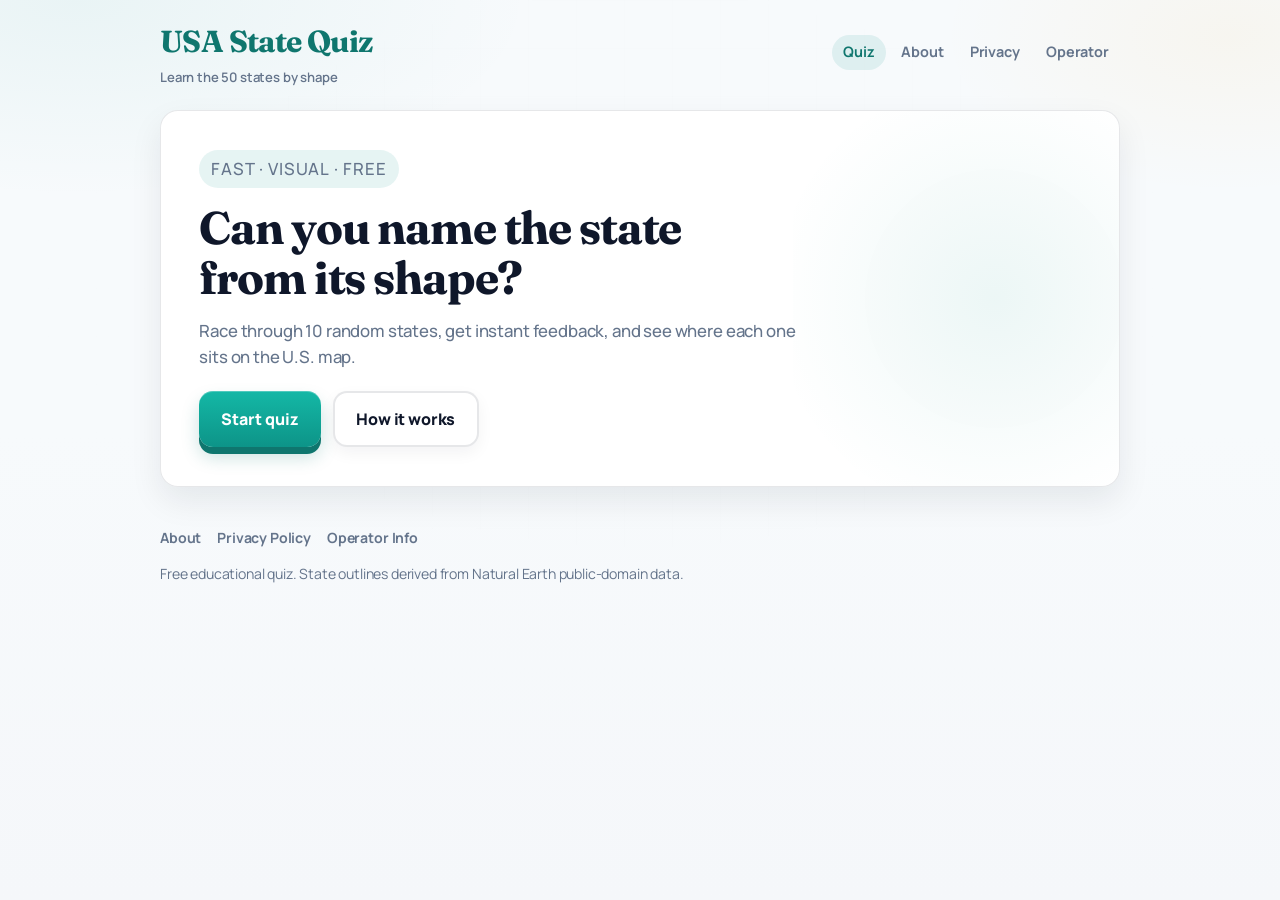
==== index.html @ ea163c67 "Complete initial USA State Quiz website" ====
<!DOCTYPE html>
<html lang="en">
  <head>
    <meta charset="UTF-8" />
    <meta name="viewport" content="width=device-width, initial-scale=1" />
    <title>USA State Shape Quiz | Free 50-State Geography Game</title>
    <meta
      name="description"
      content="Play a free USA state shape quiz. Guess all 50 states from their outlines in a fast 10-question round. Learn geography with instant feedback."
    />
    <meta name="keywords" content="USA quiz, US states quiz, geography game, state shapes, 50 states" />
    <meta name="robots" content="index,follow" />
    <meta property="og:title" content="USA State Shape Quiz" />
    <meta
      property="og:description"
      content="Identify U.S. states from their shapes. Free 10-question rounds covering all 50 states."
    />
    <meta property="og:type" content="website" />
    <meta name="twitter:card" content="summary" />
    <meta name="twitter:title" content="USA State Shape Quiz" />
    <meta
      name="twitter:description"
      content="A free browser quiz: match state outlines to their names."
    />
    <link rel="canonical" href="./index.html" />
    <link rel="preconnect" href="https://fonts.googleapis.com" />
    <link rel="preconnect" href="https://fonts.gstatic.com" crossorigin />
    <link
      href="https://fonts.googleapis.com/css2?family=Fraunces:opsz,wght@9..144,600;9..144,700&family=Manrope:wght@500;600;700;800&display=swap"
      rel="stylesheet"
    />
    <link rel="stylesheet" href="./css/styles.css" />
  </head>
  <body>
    <a class="skip-link" href="#main">Skip to content</a>
    <header class="site-header">
      <a class="brand" href="./index.html">
        <span class="brand-mark">USA State Quiz</span>
        <span class="brand-tag">Learn the 50 states by shape</span>
      </a>
      <nav class="nav-links" aria-label="Primary">
        <a href="./index.html" aria-current="page">Quiz</a>
        <a href="./about.html">About</a>
        <a href="./privacy.html">Privacy</a>
        <a href="./operator.html">Operator</a>
      </nav>
    </header>

    <main id="main" class="page">
      <section id="start-screen" class="hero-panel" aria-labelledby="hero-title">
        <p class="eyebrow">Fast · Visual · Free</p>
        <h1 id="hero-title">Can you name the state from its shape?</h1>
        <p>
          Race through 10 random states, get instant feedback, and see where each one sits on the
          U.S. map.
        </p>
        <div class="cta-row">
          <button id="start-btn" class="btn btn-primary" type="button">Start quiz</button>
          <a class="btn btn-secondary" href="./about.html">How it works</a>
        </div>
      </section>

      <section id="quiz-screen" class="quiz-shell hidden" aria-live="polite">
        <div class="hud" role="group" aria-label="Quiz progress">
          <div class="hud-main">
            <div class="hud-item hud-item--question">
              <span class="hud-label">Question</span>
              <strong id="progress-label">1 / 10</strong>
            </div>
            <div class="progress-bar" role="progressbar" aria-valuemin="0" aria-valuemax="10" aria-valuenow="0" aria-labelledby="progress-label">
              <div id="progress-fill" class="progress-fill"></div>
            </div>
          </div>
          <div class="hud-meters">
            <div class="hud-item hud-item--score" id="score-hud">
              <span class="hud-label">Score</span>
              <strong class="score-value">
                <span class="score-viewport">
                  <span id="score-label" class="score-roller">0</span>
                </span>
              </strong>
            </div>
            <div class="hud-item hud-item--streak" id="streak-hud">
              <span class="hud-label">Streak</span>
              <strong id="streak-label" class="streak-value">
                <span class="streak-flame" aria-hidden="true">✦</span>
                <span id="streak-num">0</span>
              </strong>
            </div>
          </div>
        </div>

        <div id="quiz-panel" class="quiz-panel">
          <div class="quiz-layout">
            <div id="stage-card" class="stage-card" aria-live="polite">
              <div class="stage-inner">
                <div class="stage-face stage-face--question shape-stage" id="shape-mount" aria-label="State outline"></div>
                <div class="stage-face stage-face--answer" id="answer-stage" aria-hidden="true">
                  <div class="answer-stage-top">
                    <div id="stage-badge" class="feedback-badge" aria-hidden="true"></div>
                    <div class="answer-heading">
                      <p id="stage-kicker" class="answer-kicker"></p>
                      <h3 id="stage-answer-name" class="answer-name"></h3>
                      <p id="stage-region" class="answer-region"></p>
                      <div class="answer-highlights">
                        <div class="answer-chip">
                          <span class="answer-chip-label">Capital</span>
                          <strong id="stage-capital" class="answer-chip-value"></strong>
                        </div>
                        <div class="answer-chip answer-chip--abbr">
                          <span class="answer-chip-label">Abbr</span>
                          <strong id="stage-abbr" class="answer-chip-value"></strong>
                        </div>
                      </div>
                    </div>
                  </div>
                  <p id="stage-fact" class="answer-fact"></p>
                  <div class="locator-wrap locator-wrap--stage">
                    <div id="locator-map" class="locator-map" aria-label="U.S. map highlighting the state"></div>
                  </div>
                </div>
              </div>
            </div>
            <div class="question-copy">
              <div class="question-head" id="question-head">
                <h2 id="question-title">Which state is this?</h2>
                <p id="question-hint">Tap one of the four answers below.</p>
              </div>
              <div id="choices" class="choices" role="group" aria-label="Answer choices"></div>
              <div id="next-wrap" class="next-wrap hidden">
                <button id="next-btn" class="btn btn-primary next-btn" type="button" disabled>
                  <span class="next-btn-label">Next</span>
                  <span class="next-btn-arrow" aria-hidden="true">→</span>
                </button>
              </div>
            </div>
          </div>
        </div>

        <div id="float-toast" class="float-toast hidden" aria-live="assertive"></div>
        <div id="fx-layer" class="fx-layer" aria-hidden="true"></div>

        <aside class="ad-slot" aria-label="Advertisement placeholder">
          <span>Advertisement</span>
          Ad space reserved. Google AdSense code will be added after approval.
        </aside>
      </section>

      <section id="result-screen" class="result-panel hidden" aria-labelledby="result-title">
        <div id="confetti-layer" class="confetti-layer" aria-hidden="true"></div>
        <div class="result-burst" aria-hidden="true"></div>
        <div id="score-ring" class="score-ring">
          <span id="result-score">0 / 10</span>
        </div>
        <p id="result-badge" class="result-badge">Nice run</p>
        <h2 id="result-title">Round complete</h2>
        <p id="result-message">Nice work.</p>
        <div class="result-stats">
          <div>
            <span>Correct</span>
            <strong id="stat-correct">0</strong>
          </div>
          <div>
            <span>Best streak</span>
            <strong id="stat-streak">0</strong>
          </div>
          <div>
            <span>Accuracy</span>
            <strong id="stat-accuracy">0%</strong>
          </div>
        </div>
        <div class="cta-row result-cta">
          <button id="retry-btn" class="btn btn-primary" type="button">Play again</button>
          <button id="share-btn" class="btn btn-secondary" type="button">Share score</button>
        </div>
        <div class="share-box">
          <label for="share-text"><strong>Share text</strong></label>
          <textarea id="share-text" readonly></textarea>
          <button id="copy-btn" class="btn btn-secondary" type="button">Copy text</button>
        </div>
        <aside class="ad-slot ad-slot--footer" aria-label="Advertisement placeholder">
          <span>Advertisement</span>
          Ad space reserved below results so it does not block quiz choices.
        </aside>
      </section>
    </main>

    <footer class="site-footer">
      <nav class="footer-nav" aria-label="Footer">
        <a href="./about.html">About</a>
        <a href="./privacy.html">Privacy Policy</a>
        <a href="./operator.html">Operator Info</a>
      </nav>
      <p>Free educational quiz. State outlines derived from Natural Earth public-domain data.</p>
    </footer>

    <script src="./js/states-data.js"></script>
    <script src="./js/quiz.js"></script>
  </body>
</html>
---- css/styles.css ----
:root {
  /* Brand / interaction — Teal */
  --brand: #0d9488;
  --brand-bright: #14b8a6;
  --brand-deep: #0f766e;
  --brand-soft: rgba(13, 148, 136, 0.1);
  --brand-glow: rgba(13, 148, 136, 0.35);

  /* Discovery / achievement — Amber */
  --accent: #f59e0b;
  --accent-deep: #d97706;
  --accent-soft: rgba(245, 158, 11, 0.14);
  --accent-ink: #92400e;

  /* Success / Error */
  --correct: #16a34a;
  --correct-bg: #ecfdf3;
  --correct-ink: #166534;
  --correct-glow: rgba(22, 163, 74, 0.16);
  --wrong: #e65b61;
  --wrong-bg: #fef2f2;
  --wrong-ink: #9f1239;
  --wrong-glow: rgba(230, 91, 97, 0.14);

  /* Neutrals */
  --bg: #f7fafc;
  --bg-soft: #f1f5f9;
  --ink: #0f172a;
  --muted: #64748b;
  --panel: rgba(255, 255, 255, 0.94);
  --panel-solid: #ffffff;
  --line: rgba(15, 23, 42, 0.1);
  --map-idle: #c5d0db;
  --map-idle-stroke: #ffffff;
  --map-surface: #e8eef4;

  /* Surfaces & motion */
  --sky-top: #f7fafc;
  --sky-mid: #f8fafc;
  --sky-bottom: #f5f7fa;
  --shadow: 0 14px 32px rgba(15, 23, 42, 0.08);
  --shadow-soft: 0 6px 16px rgba(15, 23, 42, 0.05);
  --radius: 18px;
  --radius-sm: 14px;
  --touch: 52px;
  --font: "Manrope", "Segoe UI", "Hiragino Sans", "Yu Gothic UI", sans-serif;
  --display: "Fraunces", Georgia, "Palatino Linotype", serif;
  --ease-out: cubic-bezier(0.22, 1, 0.36, 1);
  --ease-spring: cubic-bezier(0.34, 1.4, 0.64, 1);
}

*,
*::before,
*::after {
  box-sizing: border-box;
}

html {
  scroll-behavior: smooth;
}

body {
  margin: 0;
  min-height: 100vh;
  font-family: var(--font);
  color: var(--ink);
  background:
    radial-gradient(ellipse 65% 40% at 6% 0%, rgba(13, 148, 136, 0.06), transparent 55%),
    radial-gradient(ellipse 45% 35% at 96% 4%, rgba(245, 158, 11, 0.05), transparent 50%),
    linear-gradient(180deg, var(--sky-top), var(--bg) 48%, var(--sky-bottom));
  background-attachment: fixed;
  line-height: 1.55;
  letter-spacing: -0.01em;
  overflow-x: hidden;
}

body::before {
  content: "";
  position: fixed;
  inset: 0;
  pointer-events: none;
  z-index: -1;
  opacity: 0.22;
  background-image:
    linear-gradient(rgba(15, 23, 42, 0.03) 1px, transparent 1px),
    linear-gradient(90deg, rgba(15, 23, 42, 0.03) 1px, transparent 1px);
  background-size: 48px 48px;
  mask-image: radial-gradient(ellipse 80% 70% at 50% 30%, #000 20%, transparent 75%);
}

img,
svg {
  max-width: 100%;
  display: block;
}

a {
  color: var(--brand-deep);
}

a:hover {
  text-decoration: none;
}

.skip-link {
  position: absolute;
  left: -999px;
  top: 0;
  background: #000;
  color: #fff;
  padding: 0.75rem 1rem;
  z-index: 100;
  border-radius: 8px;
}

.skip-link:focus {
  left: 0.75rem;
  top: 0.75rem;
}

.site-header,
.site-footer {
  width: min(960px, calc(100% - 1.5rem));
  margin: 0 auto;
}

.site-header {
  display: flex;
  align-items: center;
  justify-content: space-between;
  gap: 1rem;
  padding: 1.1rem 0 0.6rem;
}

.brand {
  display: flex;
  flex-direction: column;
  gap: 0.12rem;
  text-decoration: none;
  color: inherit;
}

.brand-mark {
  font-family: var(--display);
  font-size: clamp(1.4rem, 3vw, 1.9rem);
  font-weight: 700;
  letter-spacing: -0.02em;
  color: var(--brand-deep);
}

.brand-tag {
  color: var(--muted);
  font-size: 0.82rem;
  font-weight: 600;
}

.nav-links {
  display: flex;
  flex-wrap: wrap;
  gap: 0.35rem 0.25rem;
  font-size: 0.9rem;
}

.nav-links a {
  text-decoration: none;
  color: var(--muted);
  font-weight: 700;
  padding: 0.4rem 0.7rem;
  border-radius: 999px;
  transition: color 0.15s ease, background 0.15s ease;
}

.nav-links a:hover,
.nav-links a[aria-current="page"] {
  color: var(--brand-deep);
  background: var(--brand-soft);
}

.page {
  width: min(960px, calc(100% - 1.5rem));
  margin: 0 auto 2.5rem;
}

.hero-panel,
.quiz-panel,
.result-panel,
.content-card,
.ad-slot {
  background: var(--panel);
  border: 1px solid var(--line);
  border-radius: var(--radius);
  box-shadow: var(--shadow);
  backdrop-filter: blur(12px);
}

.hero-panel {
  margin-top: 0.85rem;
  padding: clamp(1.5rem, 4.5vw, 2.4rem);
  display: grid;
  gap: 0.95rem;
  animation: rise-in 0.55s var(--ease-out) both;
  position: relative;
  overflow: hidden;
}

.hero-panel::after {
  content: "";
  position: absolute;
  right: -8%;
  top: -20%;
  width: 42%;
  height: 140%;
  background: radial-gradient(circle, rgba(13, 148, 136, 0.08), transparent 68%);
  pointer-events: none;
}

.eyebrow {
  margin: 0;
  display: inline-flex;
  width: fit-content;
  padding: 0.38rem 0.75rem;
  border-radius: 999px;
  background: var(--brand-soft);
  color: var(--brand-deep);
  font-size: 0.76rem;
  font-weight: 800;
  letter-spacing: 0.06em;
  text-transform: uppercase;
}

.hero-panel h1 {
  margin: 0;
  font-family: var(--display);
  font-size: clamp(1.9rem, 5.2vw, 2.85rem);
  line-height: 1.1;
  letter-spacing: -0.025em;
  max-width: 16ch;
}

.hero-panel p,
.lead {
  margin: 0;
  color: var(--muted);
  font-size: 1.05rem;
  max-width: 38rem;
  font-weight: 500;
}

.cta-row {
  display: flex;
  flex-wrap: wrap;
  gap: 0.75rem;
  margin-top: 0.35rem;
}

.result-cta {
  justify-content: center;
}

.btn {
  appearance: none;
  border: none;
  border-radius: var(--radius-sm);
  min-height: var(--touch);
  padding: 0.85rem 1.35rem;
  font: inherit;
  font-weight: 800;
  cursor: pointer;
  transition:
    transform 0.16s var(--ease-spring),
    box-shadow 0.16s ease,
    background 0.16s ease,
    border-color 0.16s ease,
    color 0.16s ease;
  text-decoration: none;
  display: inline-flex;
  align-items: center;
  justify-content: center;
  gap: 0.45rem;
  -webkit-tap-highlight-color: transparent;
}

.btn:disabled {
  cursor: not-allowed;
  opacity: 0.55;
  transform: none !important;
  box-shadow: none !important;
}

.btn:focus-visible {
  outline: 3px solid var(--brand-glow);
  outline-offset: 3px;
}

.btn-primary {
  background: linear-gradient(180deg, var(--brand-bright), var(--brand));
  color: #fff;
  box-shadow:
    0 1px 0 rgba(255, 255, 255, 0.25) inset,
    0 7px 0 var(--brand-deep),
    0 10px 18px rgba(15, 118, 110, 0.22);
}

.btn-primary:hover:not(:disabled) {
  background: linear-gradient(180deg, #2dd4bf, var(--brand));
  transform: translateY(-2px);
  box-shadow:
    0 1px 0 rgba(255, 255, 255, 0.25) inset,
    0 9px 0 var(--brand-deep),
    0 14px 22px rgba(15, 118, 110, 0.25);
}

.btn-primary:active:not(:disabled) {
  transform: translateY(4px);
  box-shadow:
    0 1px 0 rgba(255, 255, 255, 0.15) inset,
    0 2px 0 var(--brand-deep),
    0 4px 10px rgba(15, 118, 110, 0.18);
}

.btn-secondary {
  background: var(--panel-solid);
  color: var(--ink);
  border: 2px solid var(--line);
  box-shadow: var(--shadow-soft);
}

.btn-secondary:hover:not(:disabled) {
  border-color: rgba(13, 148, 136, 0.45);
  color: var(--brand-deep);
  transform: translateY(-1px);
}

.btn-secondary:active:not(:disabled) {
  transform: translateY(1px);
}

.quiz-shell {
  margin-top: 1rem;
  display: grid;
  gap: 0.9rem;
  position: relative;
}

.hud {
  display: grid;
  grid-template-columns: 1.4fr auto;
  gap: 0.65rem;
  align-items: stretch;
  padding: 0.7rem 0.85rem;
  background: rgba(255, 255, 255, 0.82);
  border: 1px solid var(--line);
  border-radius: var(--radius);
  box-shadow: var(--shadow-soft);
  backdrop-filter: blur(10px);
}

.hud-main {
  display: grid;
  gap: 0.45rem;
  min-width: 0;
}

.hud-item {
  display: grid;
  gap: 0.05rem;
}

.hud-meters {
  display: flex;
  gap: 0.5rem;
}

.hud-item--score,
.hud-item--streak {
  min-width: 4.5rem;
  padding: 0.35rem 0.7rem;
  border-radius: 12px;
  background: rgba(255, 255, 255, 0.9);
  border: 1px solid var(--line);
  text-align: center;
}

.hud-label {
  color: var(--muted);
  font-size: 0.68rem;
  font-weight: 800;
  letter-spacing: 0.06em;
  text-transform: uppercase;
}

.hud-item strong {
  font-size: 1.12rem;
  font-variant-numeric: tabular-nums;
  letter-spacing: -0.02em;
}

.score-value.pop,
.streak-value.pop {
  animation: score-pop 0.4s var(--ease-spring);
}

.score-viewport {
  display: inline-block;
  height: 1.3em;
  overflow: hidden;
  vertical-align: bottom;
  line-height: 1.3;
}

.score-roller {
  display: block;
  position: relative;
}

.score-roller.is-rolling {
  height: 1.3em;
}

.score-num {
  display: block;
  line-height: 1.3;
}

.score-num--out {
  animation: score-slide-out 0.42s var(--ease-out) forwards;
}

.score-num--in {
  position: absolute;
  left: 0;
  top: 0;
  width: 100%;
  text-align: center;
  animation: score-slide-in 0.42s var(--ease-out) forwards;
}

.hud-item--score.is-scored {
  animation: score-glow 0.55s ease;
  border-color: rgba(245, 158, 11, 0.45);
}

.score-star {
  position: fixed;
  z-index: 80;
  pointer-events: none;
  color: var(--accent);
  font-size: 1.1rem;
  line-height: 1;
  text-shadow: 0 2px 8px rgba(245, 158, 11, 0.4);
  will-change: transform, opacity;
  animation: star-fly 0.75s var(--ease-out) forwards;
}

.streak-value {
  display: inline-flex;
  align-items: center;
  justify-content: center;
  gap: 0.2rem;
}

.streak-flame {
  opacity: 0;
  transform: scale(0.5);
  color: var(--accent-deep);
  transition: opacity 0.2s ease, transform 0.2s var(--ease-spring);
  font-size: 0.85em;
}

.streak-value.is-hot .streak-flame,
.hud-item--streak.is-hot .streak-flame {
  opacity: 1;
  transform: scale(1);
}

.streak-value.is-hot {
  color: var(--accent-deep);
}

.hud-item--streak.is-hot {
  background: linear-gradient(180deg, #fffbeb, #fef3c7);
  border-color: rgba(245, 158, 11, 0.45);
}

.hud-item--streak.is-milestone {
  animation: streak-burst 0.55s var(--ease-spring);
}

.progress-bar {
  height: 8px;
  border-radius: 999px;
  background: rgba(15, 23, 42, 0.08);
  overflow: hidden;
}

.progress-fill {
  height: 100%;
  width: 0%;
  border-radius: inherit;
  background: linear-gradient(90deg, var(--brand), var(--accent));
  transition: width 0.5s var(--ease-out);
}

.quiz-panel {
  padding: clamp(1rem, 3vw, 1.45rem);
  position: relative;
  overflow: hidden;
}

.quiz-panel.is-entering {
  animation: card-enter 0.42s var(--ease-out) both;
}

.quiz-layout {
  display: grid;
  gap: 1.15rem;
}

@media (min-width: 860px) {
  .quiz-layout {
    grid-template-columns: 1.05fr 1fr;
    align-items: start;
  }
}

.stage-card {
  position: relative;
  height: clamp(400px, 64vh, 540px);
  border-radius: var(--radius);
  overflow: hidden;
}

.stage-card.is-morphing {
  overflow: visible;
  z-index: 5;
}

.stage-inner {
  position: relative;
  height: 100%;
}

.stage-face {
  border-radius: var(--radius);
  position: absolute;
  inset: 0;
}

.stage-face--question {
  transition: opacity 0.3s ease;
}

.stage-face--answer {
  display: grid;
  grid-template-rows: auto auto minmax(180px, 1fr);
  gap: 0.4rem;
  padding: 0.75rem;
  background: linear-gradient(165deg, #ffffff, var(--bg-soft));
  border: 1px solid var(--line);
  box-shadow: inset 0 0 0 1px rgba(255, 255, 255, 0.6);
  opacity: 0;
  pointer-events: none;
  visibility: hidden;
  overflow: hidden;
}

.stage-card.is-revealing .stage-face--question {
  opacity: 0;
  pointer-events: none;
}

.stage-card.is-flipped .stage-face--question {
  opacity: 0;
  pointer-events: none;
  visibility: hidden;
}

.stage-card.is-flipped .stage-face--answer {
  opacity: 1;
  pointer-events: auto;
  visibility: visible;
}

.stage-card.is-flipped .answer-name {
  animation: answer-pop 0.45s var(--ease-out) both;
}

.stage-card.is-correct .stage-face--answer,
.stage-card.is-wrong .stage-face--answer {
  /* Keep answer card neutral — status is shown via badge & choices */
  border-color: var(--line);
  background: linear-gradient(165deg, #ffffff, var(--bg-soft));
}

.answer-stage-top {
  display: flex;
  align-items: center;
  gap: 0.65rem;
  min-width: 0;
}

.answer-heading {
  min-width: 0;
}

.answer-kicker {
  margin: 0;
  font-size: 0.7rem;
  font-weight: 800;
  letter-spacing: 0.05em;
  text-transform: uppercase;
  color: var(--muted);
}

.answer-name {
  margin: 0.05rem 0 0;
  font-family: var(--display);
  font-size: clamp(1.15rem, 3vw, 1.55rem);
  line-height: 1.12;
  letter-spacing: -0.02em;
}

.answer-region {
  margin: 0.2rem 0 0;
  color: var(--muted);
  font-weight: 700;
  font-size: 0.8rem;
}

.answer-highlights {
  display: flex;
  flex-wrap: wrap;
  gap: 0.45rem;
  margin-top: 0.45rem;
}

.answer-chip {
  display: grid;
  gap: 0.08rem;
  min-width: 0;
  padding: 0.4rem 0.65rem;
  border-radius: 12px;
  background: var(--panel-solid);
  border: 1px solid var(--line);
  box-shadow: 0 3px 8px rgba(15, 23, 42, 0.04);
}

.answer-chip--abbr {
  border-color: rgba(245, 158, 11, 0.4);
  background: linear-gradient(180deg, #fffbeb, #fef3c7);
}

.answer-chip-label {
  font-size: 0.65rem;
  font-weight: 800;
  letter-spacing: 0.05em;
  text-transform: uppercase;
  color: var(--muted);
}

.answer-chip-value {
  font-family: var(--display);
  font-size: clamp(1.15rem, 3.2vw, 1.45rem);
  line-height: 1.1;
  color: var(--ink);
}

.answer-chip--abbr .answer-chip-value {
  font-size: clamp(1.35rem, 3.8vw, 1.7rem);
  letter-spacing: 0.05em;
  color: var(--accent-ink);
}

.answer-fact {
  margin: 0;
  color: var(--ink);
  font-size: 0.86rem;
  line-height: 1.35;
  font-weight: 500;
  display: -webkit-box;
  -webkit-line-clamp: 3;
  -webkit-box-orient: vertical;
  overflow: hidden;
}

.locator-wrap--stage {
  margin-top: 0;
  position: relative;
  min-height: 0;
  display: flex;
  flex-direction: column;
  gap: 0.2rem;
  overflow: hidden;
}

.locator-wrap--stage .locator-map {
  position: relative;
  flex: 1;
  min-height: 180px;
  background: var(--map-surface);
  border-radius: 12px;
  overflow: hidden;
}

.locator-wrap--stage .locator-map svg {
  position: absolute;
  inset: 0;
  width: 100%;
  height: 100%;
  max-height: none;
  display: block;
}

.locator-map .map-state.is-active {
  fill: var(--accent);
  stroke: var(--accent-deep);
  stroke-width: 1.2;
  opacity: 0.01;
}

.stage-card.is-morphing .locator-map .map-state.is-active {
  opacity: 0.35;
}

.stage-card.is-settled .locator-map .map-state.is-active {
  opacity: 1;
  animation: map-pulse 1.1s ease infinite;
}

.fly-silhouette {
  position: absolute;
  z-index: 5;
  margin: 0;
  padding: 0;
  pointer-events: none;
  will-change: left, top, width, height, opacity;
}

.fly-silhouette svg {
  width: 100%;
  height: 100%;
  display: block;
  overflow: visible;
  filter: drop-shadow(0 8px 14px rgba(15, 23, 42, 0.18));
}

.fly-silhouette path {
  fill: var(--correct);
  stroke: var(--correct-ink);
  stroke-width: 1.5;
  stroke-linejoin: round;
}

.fly-silhouette.is-wrong path {
  fill: var(--wrong);
  stroke: var(--wrong-ink);
}

.next-wrap {
  margin-top: 0.9rem;
}

.next-btn {
  width: 100%;
  animation: answer-pop 0.35s var(--ease-out) both;
}

.next-btn .next-btn-arrow {
  transition: transform 0.18s var(--ease-spring);
}

.next-btn:hover:not(:disabled) .next-btn-arrow {
  transform: translateX(4px);
}

.next-btn.is-ready:not(:disabled) {
  animation: next-ready 0.45s var(--ease-spring) both;
}

.shape-stage {
  background:
    linear-gradient(180deg, rgba(255, 255, 255, 0.88), rgba(247, 250, 252, 0.55)),
    repeating-linear-gradient(
      -12deg,
      rgba(13, 148, 136, 0.035),
      rgba(13, 148, 136, 0.035) 12px,
      transparent 12px,
      transparent 24px
    );
  border: 1px dashed rgba(13, 148, 136, 0.28);
  display: grid;
  place-items: center;
  padding: 1rem;
}

.stage-card.is-correct:not(.is-flipped) .shape-stage {
  box-shadow: inset 0 0 0 3px var(--correct-glow);
  animation: glow-pulse 0.45s ease;
}

.stage-card.is-wrong:not(.is-flipped) .shape-stage {
  animation: stage-shake 0.35s ease;
}

.shape-stage svg {
  width: min(100%, 320px);
  height: auto;
  filter: drop-shadow(0 12px 18px rgba(15, 23, 42, 0.12));
}

.shape-stage.is-entering svg {
  animation: shape-enter 0.45s var(--ease-out) both;
}

.shape-stage path {
  fill: var(--brand);
  stroke: var(--brand-deep);
  stroke-width: 1.5;
  stroke-linejoin: round;
  transition: fill 0.25s ease, stroke 0.25s ease;
}

.stage-card.is-correct .shape-stage path {
  fill: var(--correct);
  stroke: var(--correct-ink);
}

.stage-card.is-wrong .shape-stage path {
  fill: var(--wrong);
  stroke: var(--wrong-ink);
}

.question-head.is-dimmed h2,
.question-head.is-dimmed p {
  transition: opacity 0.3s ease;
  opacity: 0.5;
}

.question-head h2 {
  margin: 0 0 0.25rem;
  font-family: var(--display);
  font-size: clamp(1.3rem, 3vw, 1.6rem);
  letter-spacing: -0.02em;
  animation: title-in 0.4s var(--ease-out) both;
}

.question-head p {
  margin: 0 0 0.95rem;
  color: var(--muted);
  font-weight: 500;
}

.choices {
  display: grid;
  gap: 0.65rem;
}

.choices.is-answered {
  opacity: 1;
}

.choice-btn {
  position: relative;
  width: 100%;
  min-height: 60px;
  border-radius: var(--radius-sm);
  border: 2px solid var(--line);
  background: var(--panel-solid);
  color: var(--ink);
  font: inherit;
  font-size: 1.02rem;
  font-weight: 800;
  text-align: left;
  padding: 0.85rem 1rem;
  cursor: pointer;
  display: flex;
  align-items: center;
  justify-content: space-between;
  gap: 0.65rem;
  box-shadow:
    0 1px 0 rgba(255, 255, 255, 0.8) inset,
    0 5px 0 rgba(15, 23, 42, 0.07),
    0 8px 14px rgba(15, 23, 42, 0.05);
  transition:
    transform 0.14s var(--ease-spring),
    box-shadow 0.14s ease,
    border-color 0.14s ease,
    background 0.14s ease,
    color 0.14s ease,
    opacity 0.2s ease;
  -webkit-tap-highlight-color: transparent;
  animation: choice-in 0.35s var(--ease-out) both;
}

.choice-btn:nth-child(1) { animation-delay: 0.02s; }
.choice-btn:nth-child(2) { animation-delay: 0.06s; }
.choice-btn:nth-child(3) { animation-delay: 0.1s; }
.choice-btn:nth-child(4) { animation-delay: 0.14s; }

.choice-name {
  flex: 1;
  min-width: 0;
}

.choice-status {
  flex-shrink: 0;
  display: inline-flex;
  align-items: center;
  gap: 0.3rem;
  min-height: 1.5rem;
  padding: 0.2rem 0.55rem;
  border-radius: 999px;
  font-size: 0.7rem;
  font-weight: 800;
  letter-spacing: 0.03em;
  text-transform: uppercase;
  opacity: 0;
  transform: scale(0.85);
  transition: opacity 0.2s ease, transform 0.2s var(--ease-spring);
  white-space: nowrap;
}

.choice-btn.is-correct .choice-status,
.choice-btn.is-wrong .choice-status,
.choice-btn.is-picked .choice-status {
  opacity: 1;
  transform: scale(1);
}

.choice-btn:hover:not(:disabled) {
  border-color: rgba(13, 148, 136, 0.5);
  transform: translateY(-3px);
  box-shadow:
    0 1px 0 rgba(255, 255, 255, 0.8) inset,
    0 8px 0 rgba(15, 23, 42, 0.07),
    0 12px 18px rgba(15, 23, 42, 0.08);
}

.choice-btn:active:not(:disabled) {
  transform: translateY(3px) scale(0.99);
  box-shadow:
    0 1px 0 rgba(255, 255, 255, 0.6) inset,
    0 1px 0 rgba(15, 23, 42, 0.07);
}

.choice-btn:focus-visible {
  outline: 3px solid var(--brand-glow);
  outline-offset: 2px;
}

.choice-btn:disabled {
  cursor: default;
}

.choice-btn.is-correct {
  background: var(--correct-bg);
  border-color: var(--correct);
  color: var(--correct-ink);
  box-shadow:
    0 0 0 3px var(--correct-glow),
    0 5px 0 rgba(22, 163, 74, 0.2);
  animation: correct-bounce 0.5s var(--ease-spring);
}

.choice-btn.is-correct .choice-status {
  background: var(--correct);
  color: #fff;
}

.choice-btn.is-wrong {
  background: var(--wrong-bg);
  border-color: var(--wrong);
  color: var(--wrong-ink);
  box-shadow:
    0 0 0 3px var(--wrong-glow),
    0 5px 0 rgba(230, 91, 97, 0.18);
  animation: wrong-shake 0.42s ease;
}

.choice-btn.is-wrong .choice-status {
  background: var(--wrong);
  color: #fff;
}

.choice-btn.is-picked:not(.is-correct):not(.is-wrong) .choice-status {
  background: var(--bg-soft);
  color: var(--muted);
}

.choice-btn.is-muted {
  opacity: 0.48;
}

.choice-btn.is-glow {
  animation: correct-glow 0.7s ease;
}

.feedback-badge {
  width: 42px;
  height: 42px;
  border-radius: 50%;
  display: grid;
  place-items: center;
  font-size: 1.2rem;
  font-weight: 900;
  flex-shrink: 0;
}

.stage-card.is-correct .feedback-badge {
  background: var(--correct);
  color: #fff;
  box-shadow: 0 0 0 6px var(--correct-glow);
  animation: badge-pop 0.45s var(--ease-spring);
}

.stage-card.is-wrong .feedback-badge {
  background: var(--wrong);
  color: #fff;
  box-shadow: 0 0 0 6px var(--wrong-glow);
  animation: badge-pop 0.45s var(--ease-spring);
}

.locator-wrap {
  background: rgba(255, 255, 255, 0.8);
  border: 1px solid var(--line);
  border-radius: 14px;
  padding: 0.55rem;
}

.locator-map {
  width: 100%;
  border-radius: 10px;
  overflow: hidden;
  background: var(--map-surface);
}

.locator-map svg {
  width: 100%;
  height: auto;
}

.locator-map .map-state {
  fill: var(--map-idle);
  stroke: var(--map-idle-stroke);
  stroke-width: 0.6;
}

.locator-map .map-state.is-active {
  fill: var(--accent);
  stroke: var(--accent-deep);
  stroke-width: 1.2;
}

.float-toast {
  position: fixed;
  left: 50%;
  top: 16%;
  transform: translateX(-50%);
  z-index: 40;
  pointer-events: none;
  padding: 0.7rem 1.15rem;
  border-radius: 999px;
  background: rgba(15, 23, 42, 0.9);
  color: #fff;
  font-weight: 800;
  letter-spacing: 0.02em;
  box-shadow: 0 12px 28px rgba(15, 23, 42, 0.2);
}

.float-toast.show {
  animation: toast-fly 0.9s ease both;
}

.float-toast.correct {
  background: linear-gradient(180deg, #22c55e, var(--correct));
}

.fx-layer {
  position: fixed;
  inset: 0;
  pointer-events: none;
  z-index: 70;
  overflow: hidden;
}

.fx-spark {
  position: absolute;
  width: 8px;
  height: 8px;
  border-radius: 50%;
  background: var(--accent);
  opacity: 0;
  animation: spark-burst 0.7s var(--ease-out) forwards;
}

.fx-spark:nth-child(odd) {
  background: var(--correct);
  width: 6px;
  height: 6px;
}

.fx-check {
  position: absolute;
  width: 36px;
  height: 36px;
  border-radius: 50%;
  background: var(--correct);
  color: #fff;
  display: grid;
  place-items: center;
  font-weight: 900;
  font-size: 1.1rem;
  box-shadow: 0 6px 16px rgba(22, 163, 74, 0.35);
  animation: check-pop 0.55s var(--ease-spring) both;
}

.hidden {
  display: none !important;
}

.result-panel {
  text-align: center;
  padding: clamp(1.35rem, 3.5vw, 2rem);
  position: relative;
  overflow: hidden;
  animation: result-enter 0.55s var(--ease-out) both;
}

.confetti-layer {
  position: absolute;
  inset: 0;
  pointer-events: none;
  overflow: hidden;
  z-index: 1;
}

.confetti-piece {
  position: absolute;
  top: -12px;
  width: 8px;
  height: 12px;
  border-radius: 2px;
  opacity: 0;
  animation: confetti-fall 2.4s ease-in forwards;
}

.result-burst {
  position: absolute;
  inset: -20% -10% auto;
  height: 220px;
  background:
    radial-gradient(circle at 20% 60%, rgba(245, 158, 11, 0.22), transparent 28%),
    radial-gradient(circle at 50% 30%, rgba(13, 148, 136, 0.18), transparent 32%),
    radial-gradient(circle at 80% 70%, rgba(22, 163, 74, 0.14), transparent 30%);
  animation: burst-glow 2.4s ease-in-out infinite;
  pointer-events: none;
}

.score-ring {
  width: 152px;
  height: 152px;
  margin: 0.5rem auto 0.9rem;
  border-radius: 50%;
  display: grid;
  place-items: center;
  background:
    radial-gradient(circle at center, #fff 58%, transparent 59%),
    conic-gradient(var(--brand) var(--score-angle, 0%), rgba(15, 23, 42, 0.1) 0);
  font-family: var(--display);
  font-size: 2rem;
  font-weight: 700;
  position: relative;
  z-index: 2;
  animation: pop-in 0.55s var(--ease-spring) both;
  box-shadow: var(--shadow-soft);
}

.result-badge {
  display: inline-flex;
  margin: 0 auto 0.45rem;
  padding: 0.38rem 0.85rem;
  border-radius: 999px;
  background: var(--accent-soft);
  color: var(--accent-ink);
  font-weight: 800;
  position: relative;
  z-index: 2;
  animation: answer-pop 0.45s 0.1s var(--ease-out) both;
}

.result-panel h2 {
  margin: 0 0 0.35rem;
  font-family: var(--display);
  font-size: clamp(1.65rem, 4vw, 2.2rem);
  letter-spacing: -0.02em;
  position: relative;
  z-index: 2;
}

.result-panel > p {
  margin: 0 auto 1.1rem;
  color: var(--muted);
  max-width: 34rem;
  font-weight: 500;
  position: relative;
  z-index: 2;
}

.result-stats {
  display: grid;
  grid-template-columns: repeat(3, 1fr);
  gap: 0.55rem;
  margin: 0 auto 1.15rem;
  max-width: 420px;
  position: relative;
  z-index: 2;
}

.result-stats div {
  background: rgba(255, 255, 255, 0.8);
  border: 1px solid var(--line);
  border-radius: 14px;
  padding: 0.75rem 0.4rem;
  animation: choice-in 0.4s var(--ease-out) both;
}

.result-stats div:nth-child(1) { animation-delay: 0.12s; }
.result-stats div:nth-child(2) { animation-delay: 0.18s; }
.result-stats div:nth-child(3) { animation-delay: 0.24s; }

.result-stats span {
  display: block;
  color: var(--muted);
  font-size: 0.7rem;
  font-weight: 800;
  text-transform: uppercase;
  letter-spacing: 0.05em;
}

.result-stats strong {
  font-size: 1.3rem;
  font-variant-numeric: tabular-nums;
}

.share-box {
  display: grid;
  gap: 0.7rem;
  margin: 1rem auto 0;
  max-width: 28rem;
  text-align: left;
  position: relative;
  z-index: 2;
}

.share-box textarea {
  width: 100%;
  min-height: 96px;
  resize: vertical;
  border-radius: 12px;
  border: 1px solid var(--line);
  padding: 0.8rem;
  font: inherit;
  background: #fff;
}

.ad-slot {
  min-height: 96px;
  padding: 0.85rem 1rem;
  display: grid;
  place-items: center;
  text-align: center;
  color: var(--muted);
  font-size: 0.88rem;
  background: rgba(255, 255, 255, 0.5);
  box-shadow: none;
  border-style: dashed;
}

.ad-slot span {
  display: block;
  font-weight: 700;
  color: var(--ink);
  margin-bottom: 0.2rem;
}

.ad-slot--footer {
  margin-top: 1rem;
}

.content-card {
  margin-top: 1rem;
  padding: clamp(1.2rem, 3vw, 1.85rem);
}

.content-card h1 {
  margin-top: 0;
  font-family: var(--display);
  letter-spacing: -0.02em;
}

.content-card h2 {
  margin-top: 1.6rem;
  font-size: 1.15rem;
}

.content-card p,
.content-card li {
  color: var(--muted);
  font-weight: 500;
}

.note {
  background: #fffbeb;
  border: 1px solid rgba(245, 158, 11, 0.35);
  border-radius: 12px;
  padding: 0.85rem 1rem;
  color: var(--ink);
}

.site-footer {
  padding: 0 0 2rem;
  color: var(--muted);
  font-size: 0.88rem;
}

.footer-nav {
  display: flex;
  flex-wrap: wrap;
  gap: 0.75rem 1rem;
  margin-bottom: 0.5rem;
}

.footer-nav a {
  color: var(--muted);
  text-decoration: none;
  font-weight: 700;
}

.footer-nav a:hover {
  color: var(--brand-deep);
}

@media (max-width: 640px) {
  .hud {
    grid-template-columns: 1fr;
  }

  .hud-meters {
    justify-content: stretch;
  }

  .hud-item--score,
  .hud-item--streak {
    flex: 1;
  }

  .choice-btn {
    min-height: 56px;
    font-size: 0.98rem;
  }

  .nav-links {
    font-size: 0.82rem;
  }

  .nav-links a {
    padding: 0.3rem 0.5rem;
  }
}

@keyframes rise-in {
  from { opacity: 0; transform: translateY(14px); }
  to { opacity: 1; transform: translateY(0); }
}

@keyframes card-enter {
  from { opacity: 0; transform: translateY(14px) scale(0.985); }
  to { opacity: 1; transform: translateY(0) scale(1); }
}

@keyframes title-in {
  from { opacity: 0; transform: translateY(8px); }
  to { opacity: 1; transform: translateY(0); }
}

@keyframes shape-enter {
  from { opacity: 0; transform: translateY(16px) scale(0.9); }
  to { opacity: 1; transform: translateY(0) scale(1); }
}

@keyframes choice-in {
  from { opacity: 0; transform: translateY(10px); }
  to { opacity: 1; transform: translateY(0); }
}

@keyframes correct-bounce {
  0% { transform: scale(1); }
  35% { transform: scale(1.035); }
  60% { transform: scale(0.985); }
  100% { transform: scale(1); }
}

@keyframes correct-glow {
  0% { box-shadow: 0 0 0 0 rgba(22, 163, 74, 0.35), 0 5px 0 rgba(22, 163, 74, 0.2); }
  50% { box-shadow: 0 0 0 10px rgba(22, 163, 74, 0), 0 5px 0 rgba(22, 163, 74, 0.2); }
  100% { box-shadow: 0 0 0 3px rgba(22, 163, 74, 0.14), 0 5px 0 rgba(22, 163, 74, 0.2); }
}

@keyframes wrong-shake {
  0%, 100% { transform: translateX(0); }
  20% { transform: translateX(-5px); }
  40% { transform: translateX(5px); }
  60% { transform: translateX(-3px); }
  80% { transform: translateX(3px); }
}

@keyframes stage-shake {
  0%, 100% { transform: translateX(0); }
  25% { transform: translateX(-4px); }
  50% { transform: translateX(4px); }
  75% { transform: translateX(-2px); }
}

@keyframes answer-pop {
  0% { opacity: 0; transform: translateY(10px) scale(0.96); }
  60% { opacity: 1; transform: translateY(-2px) scale(1.015); }
  100% { opacity: 1; transform: translateY(0) scale(1); }
}

@keyframes glow-pulse {
  0% { opacity: 0; }
  40% { opacity: 1; }
  100% { opacity: 1; }
}

@keyframes badge-pop {
  0% { transform: scale(0.45); }
  55% { transform: scale(1.12); }
  100% { transform: scale(1); }
}

@keyframes score-pop {
  0% { transform: scale(1); }
  40% { transform: scale(1.28); }
  100% { transform: scale(1); }
}

@keyframes score-slide-out {
  from { transform: translateY(0); opacity: 1; }
  to { transform: translateY(-110%); opacity: 0.2; }
}

@keyframes score-slide-in {
  from { transform: translateY(110%); opacity: 0.35; }
  to { transform: translateY(0); opacity: 1; }
}

@keyframes score-glow {
  0% { box-shadow: none; }
  40% { box-shadow: 0 0 0 4px rgba(245, 158, 11, 0.28); }
  100% { box-shadow: none; }
}

@keyframes streak-burst {
  0% { transform: scale(1); }
  40% { transform: scale(1.08); }
  100% { transform: scale(1); }
}

@keyframes star-fly {
  0% {
    transform: translate(0, 0) scale(0.55) rotate(-12deg);
    opacity: 0;
  }
  12% {
    opacity: 1;
    transform: translate(calc(var(--dx) * 0.08), calc(var(--dy) * 0.08)) scale(1.15) rotate(8deg);
  }
  70% {
    opacity: 1;
  }
  100% {
    transform: translate(var(--dx), var(--dy)) scale(0.35) rotate(28deg);
    opacity: 0;
  }
}

@keyframes spark-burst {
  0% {
    opacity: 1;
    transform: translate(0, 0) scale(1);
  }
  100% {
    opacity: 0;
    transform: translate(var(--sx), var(--sy)) scale(0.3);
  }
}

@keyframes check-pop {
  0% { opacity: 0; transform: scale(0.3); }
  60% { opacity: 1; transform: scale(1.15); }
  100% { opacity: 0; transform: scale(0.9) translateY(-18px); }
}

@keyframes map-pulse {
  0%, 100% { filter: brightness(1); }
  50% { filter: brightness(1.1); }
}

@keyframes toast-fly {
  0% { opacity: 0; transform: translate(-50%, 12px) scale(0.9); }
  20% { opacity: 1; transform: translate(-50%, 0) scale(1.04); }
  70% { opacity: 1; transform: translate(-50%, -8px) scale(1); }
  100% { opacity: 0; transform: translate(-50%, -22px) scale(0.96); }
}

@keyframes next-ready {
  0% { transform: translateY(6px); opacity: 0.6; }
  100% { transform: translateY(0); opacity: 1; }
}

@keyframes pop-in {
  from { opacity: 0; transform: scale(0.86); }
  to { opacity: 1; transform: scale(1); }
}

@keyframes result-enter {
  from { opacity: 0; transform: translateY(16px); }
  to { opacity: 1; transform: translateY(0); }
}

@keyframes burst-glow {
  0%, 100% { opacity: 0.7; transform: scale(1); }
  50% { opacity: 1; transform: scale(1.04); }
}

@keyframes confetti-fall {
  0% {
    opacity: 1;
    transform: translateY(0) rotate(0deg);
  }
  100% {
    opacity: 0;
    transform: translateY(110vh) rotate(720deg);
  }
}

@media (prefers-reduced-motion: reduce) {
  *,
  *::before,
  *::after {
    animation: none !important;
    transition: none !important;
  }

  .stage-face--question,
  .stage-face--answer,
  .fly-silhouette {
    transition: none !important;
    filter: none !important;
    animation: none !important;
  }

  .stage-card:not(.is-flipped) .stage-face--answer {
    display: none;
  }

  .stage-card.is-flipped .stage-face--question {
    display: none;
  }

  .stage-card.is-flipped .stage-face--answer {
    display: grid;
    opacity: 1;
    visibility: visible;
  }

  .fly-silhouette,
  .fx-layer,
  .confetti-layer,
  .score-star {
    display: none !important;
  }

  .choice-status {
    opacity: 1 !important;
    transform: none !important;
  }
}
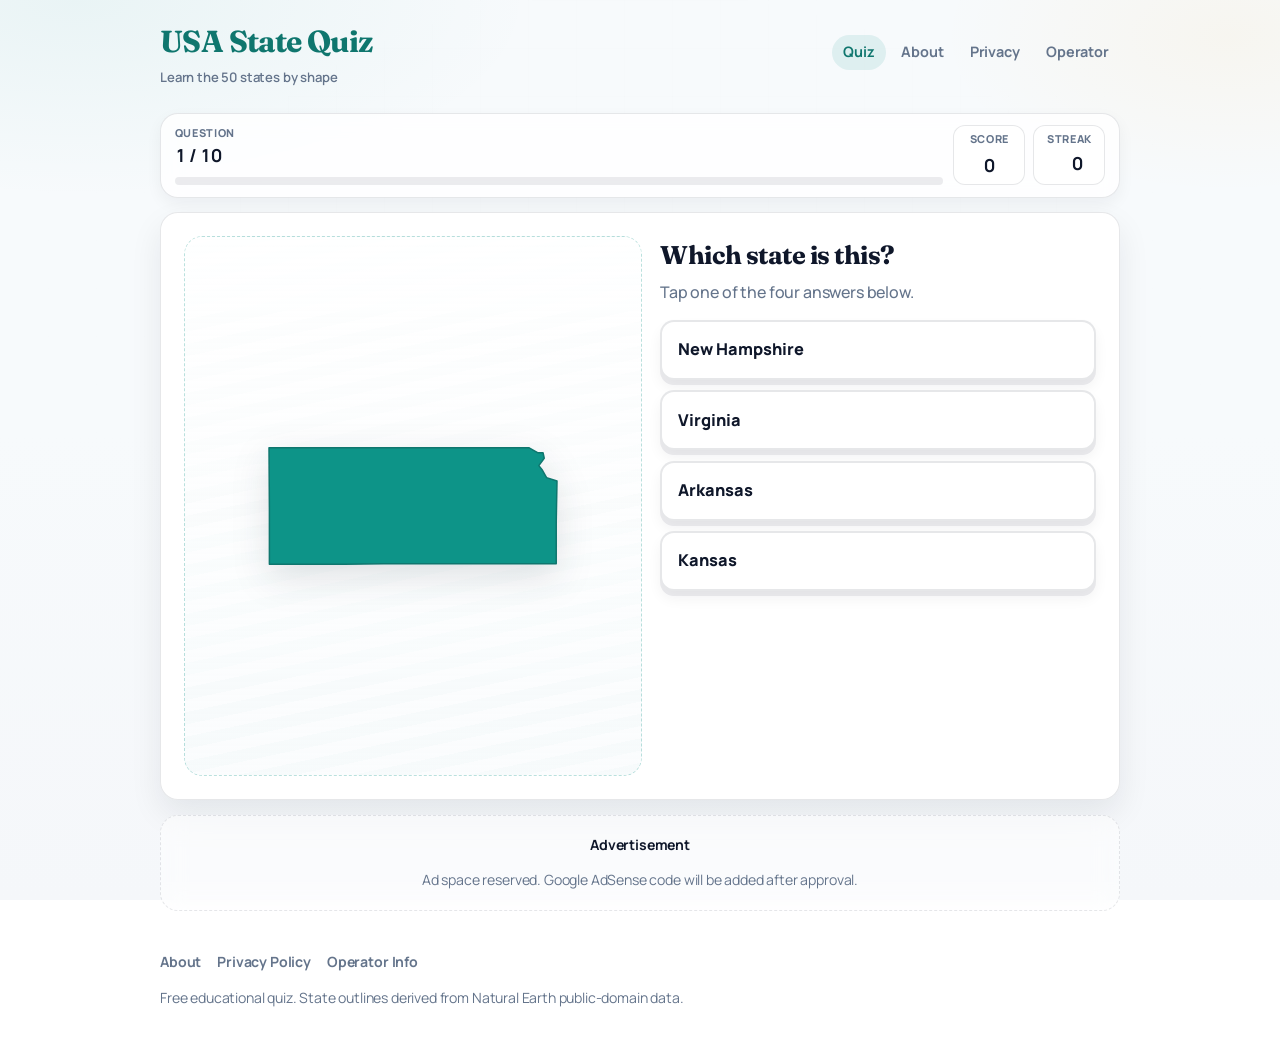
==== commit e2603582: "Skip the title screen and open the quiz immediately. Co-authored-by: Cursor <cursoragent@cursor.com>" ====
--- a/index.html
+++ b/index.html
@@ -47,20 +47,7 @@
     </header>
 
     <main id="main" class="page">
-      <section id="start-screen" class="hero-panel" aria-labelledby="hero-title">
-        <p class="eyebrow">Fast · Visual · Free</p>
-        <h1 id="hero-title">Can you name the state from its shape?</h1>
-        <p>
-          Race through 10 random states, get instant feedback, and see where each one sits on the
-          U.S. map.
-        </p>
-        <div class="cta-row">
-          <button id="start-btn" class="btn btn-primary" type="button">Start quiz</button>
-          <a class="btn btn-secondary" href="./about.html">How it works</a>
-        </div>
-      </section>
-
-      <section id="quiz-screen" class="quiz-shell hidden" aria-live="polite">
+      <section id="quiz-screen" class="quiz-shell" aria-live="polite">
         <div class="hud" role="group" aria-label="Quiz progress">
           <div class="hud-main">
             <div class="hud-item hud-item--question">
